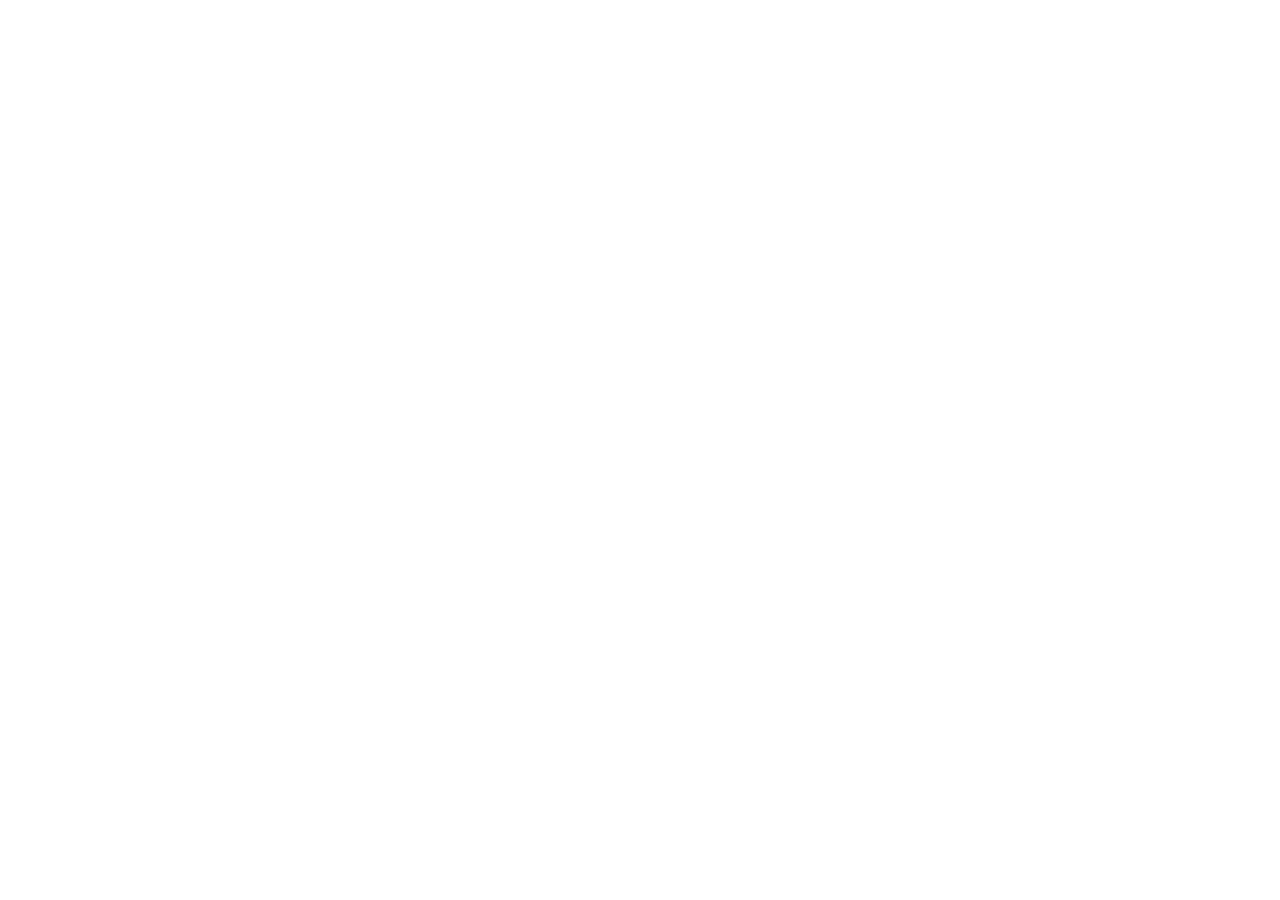
==== contacto.html @ eb70d0a3 "proyecto-colaborativo2" ====
<!DOCTYPE html>
<html lang="en">
<head>
    <meta charset="UTF-8">
    <meta name="viewport" content="width=device-width, initial-scale=1.0">
    <title>Cafe Aurora</title>
</head>
<body>
    
</body>
</html>
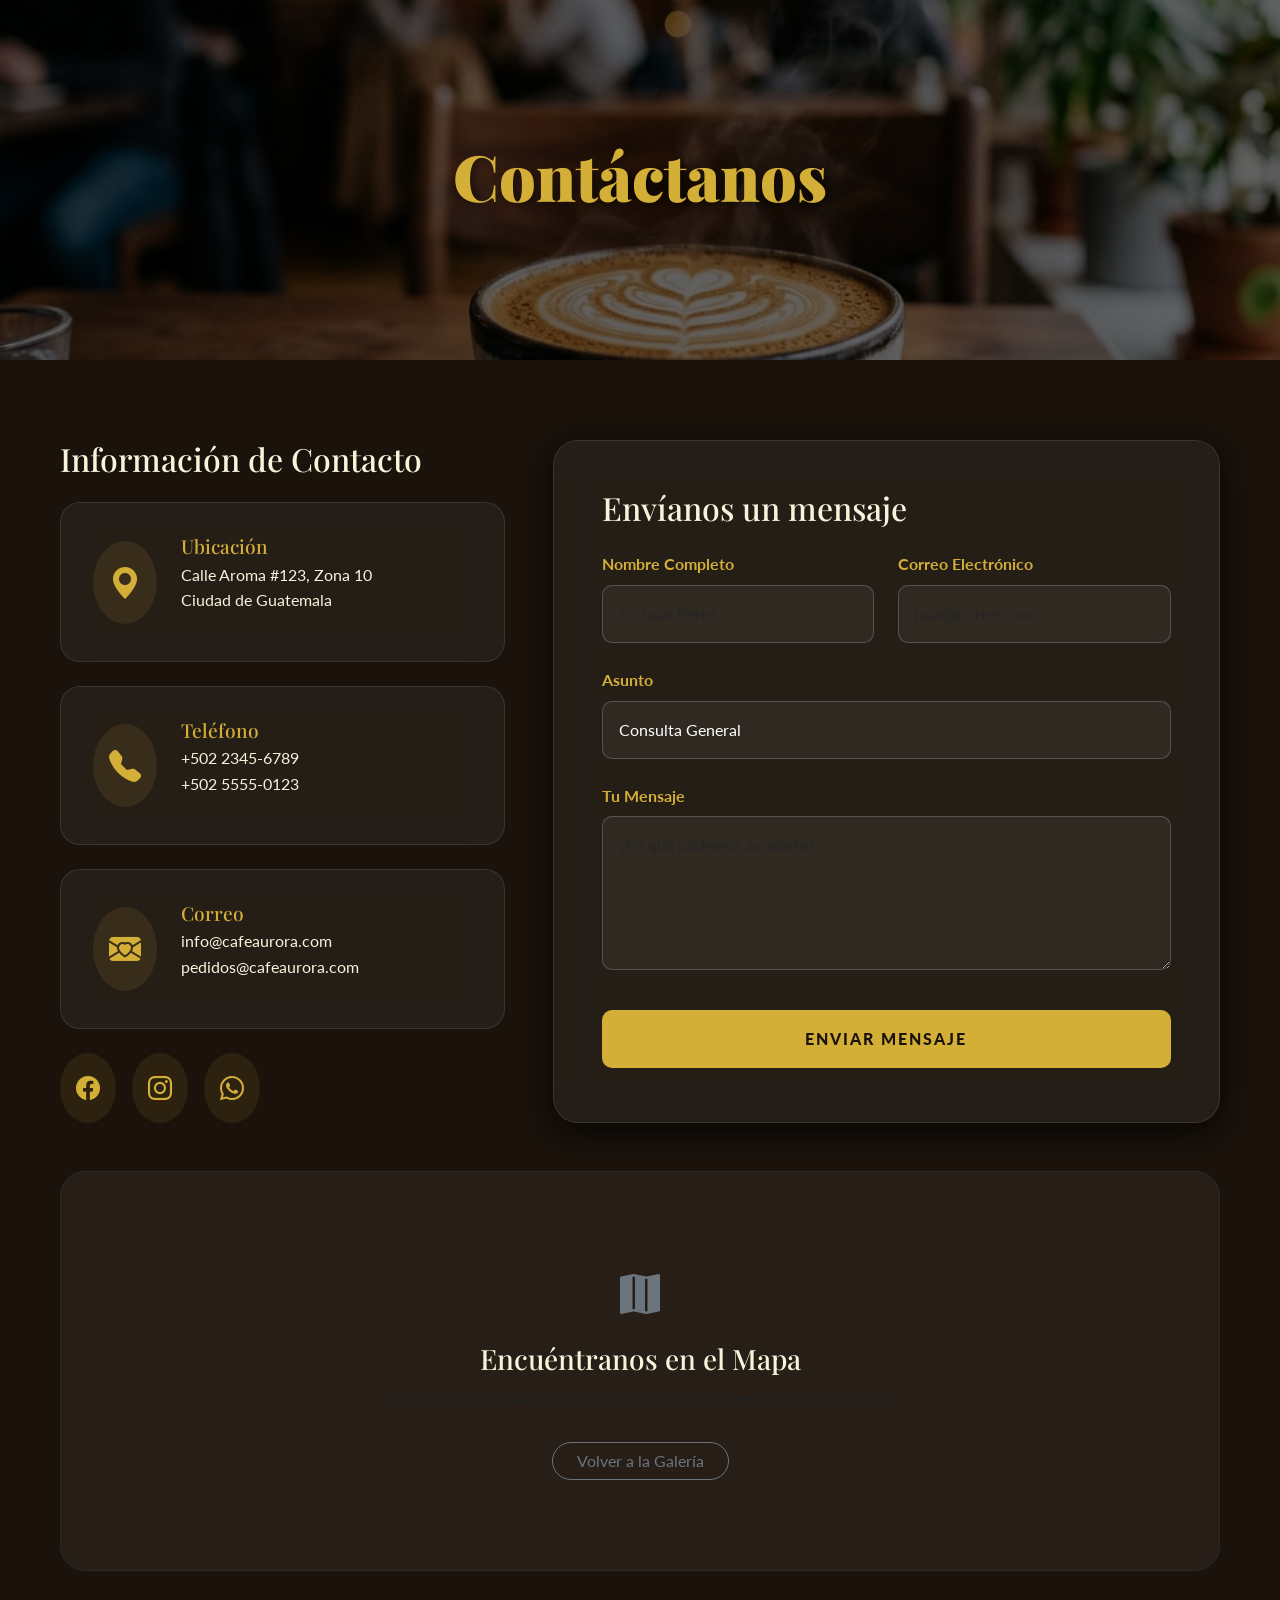
==== commit 1b08be72: "galeria-contacto" ====
--- a/contacto.html
+++ b/contacto.html
@@ -1,11 +1,128 @@
 <!DOCTYPE html>
-<html lang="en">
+<html lang="es">
+
 <head>
     <meta charset="UTF-8">
     <meta name="viewport" content="width=device-width, initial-scale=1.0">
-    <title>Cafe Aurora</title>
+    <title>Contacto - Café Aurora</title>
+    <link href="https://cdn.jsdelivr.net/npm/bootstrap@5.3.3/dist/css/bootstrap.min.css" rel="stylesheet">
+    <link rel="stylesheet" href="https://cdn.jsdelivr.net/npm/bootstrap-icons@1.11.3/font/bootstrap-icons.min.css">
+    <link rel="stylesheet" href="css/contacto.css">
 </head>
+
 <body>
-    
+    <!-- Hero Section -->
+    <header class="contact-hero">
+        <h1 class="hero-title">Contáctanos</h1>
+    </header>
+
+    <main class="contact-section">
+        <div class="section-container">
+            <div class="contact-grid">
+                <!-- Contact Info -->
+                <div class="contact-info">
+                    <h2 class="mb-4">Información de Contacto</h2>
+
+                    <div class="info-card">
+                        <div class="info-icon">
+                            <i class="bi bi-geo-alt-fill"></i>
+                        </div>
+                        <div class="info-text">
+                            <h3>Ubicación</h3>
+                            <p>Calle Aroma #123, Zona 10<br>Ciudad de Guatemala</p>
+                        </div>
+                    </div>
+
+                    <div class="info-card">
+                        <div class="info-icon">
+                            <i class="bi bi-telephone-fill"></i>
+                        </div>
+                        <div class="info-text">
+                            <h3>Teléfono</h3>
+                            <p>+502 2345-6789<br>+502 5555-0123</p>
+                        </div>
+                    </div>
+
+                    <div class="info-card">
+                        <div class="info-icon">
+                            <i class="bi bi-envelope-heart-fill"></i>
+                        </div>
+                        <div class="info-text">
+                            <h3>Correo</h3>
+                            <p>info@cafeaurora.com<br>pedidos@cafeaurora.com</p>
+                        </div>
+                    </div>
+
+                    <div class="social-links mt-4 d-flex gap-3">
+                        <a href="#" class="info-icon p-3 fs-4"><i class="bi bi-facebook"></i></a>
+                        <a href="#" class="info-icon p-3 fs-4"><i class="bi bi-instagram"></i></a>
+                        <a href="#" class="info-icon p-3 fs-4"><i class="bi bi-whatsapp"></i></a>
+                    </div>
+                </div>
+
+                <!-- Contact Form -->
+                <div class="form-container">
+                    <h2 class="mb-4">Envíanos un mensaje</h2>
+                    <form id="contactForm">
+                        <div class="row">
+                            <div class="col-md-6 form-group">
+                                <label class="form-label">Nombre Completo</label>
+                                <input type="text" class="form-control" placeholder="Ej. Juan Pérez" required>
+                            </div>
+                            <div class="col-md-6 form-group">
+                                <label class="form-label">Correo Electrónico</label>
+                                <input type="email" class="form-control" placeholder="juan@correo.com" required>
+                            </div>
+                        </div>
+
+                        <div class="form-group">
+                            <label class="form-label">Asunto</label>
+                            <select class="form-control">
+                                <option>Consulta General</option>
+                                <option>Pedido Especial</option>
+                                <option>Evento Privado</option>
+                                <option>Otros</option>
+                            </select>
+                        </div>
+
+                        <div class="form-group">
+                            <label class="form-label">Tu Mensaje</label>
+                            <textarea class="form-control" rows="5" placeholder="¿En qué podemos ayudarte?"
+                                required></textarea>
+                        </div>
+
+                        <button type="submit" class="btn-submit">Enviar Mensaje</button>
+                    </form>
+                    <div id="formFeedback" class="mt-3 text-center d-none">
+                        <p class="text-success fw-bold"><i class="bi bi-check-circle-fill"></i> ¡Mensaje enviado con
+                            éxito! Nos contactaremos pronto.</p>
+                    </div>
+                </div>
+            </div>
+
+            <!-- Map Placeholder -->
+            <div class="map-section">
+                <div class="h-100 w-100 d-flex flex-column align-items-center justify-content-center text-center p-4"
+                    style="background: rgba(255,255,255,0.05);">
+                    <i class="bi bi-map-fill fs-1 text-secondary mb-3"></i>
+                    <h3>Encuéntranos en el Mapa</h3>
+                    <p class="text-muted">Integración de mapa en desarrollo. Visítanos en nuestra sucursal central.</p>
+                    <a href="galeria.html" class="btn btn-outline-secondary rounded-pill mt-3 px-4">Volver a la
+                        Galería</a>
+                </div>
+            </div>
+        </div>
+    </main>
+
+    <script src="https://cdn.jsdelivr.net/npm/bootstrap@5.3.3/dist/js/bootstrap.bundle.min.js"></script>
+    <script>
+        document.getElementById('contactForm').addEventListener('submit', function (e) {
+            e.preventDefault();
+            // Simulate form submission
+            this.classList.add('d-none');
+            document.getElementById('formFeedback').classList.remove('d-none');
+        });
+    </script>
 </body>
+
 </html>
--- a/css/contacto.css
+++ b/css/contacto.css
@@ -0,0 +1,203 @@
+@import url('https://fonts.googleapis.com/css2?family=Lato:wght@300;400;700&family=Playfair+Display:wght@400;700;900&display=swap');
+
+:root {
+    --primary-color: #1a120b; /* Espresso muy oscuro */
+    --secondary-color: #d4af37; /* Oro */
+    --accent-color: #3e2723; /* Café profundo */
+    --text-light: #f5f5dc; /* Crema/Vainilla */
+    --glass-bg: rgba(255, 255, 255, 0.05);
+    --glass-border: rgba(255, 255, 255, 0.1);
+    --shadow: 0 8px 32px 0 rgba(0, 0, 0, 0.8);
+}
+
+* {
+    margin: 0;
+    padding: 0;
+    box-sizing: border-box;
+}
+
+body {
+    background-color: var(--primary-color);
+    color: var(--text-light);
+    font-family: 'Lato', sans-serif;
+    line-height: 1.6;
+    overflow-x: hidden;
+}
+
+h1, h2, h3, h4 {
+    font-family: 'Playfair Display', serif;
+}
+
+/* Hero Section */
+.contact-hero {
+    position: relative;
+    height: 40vh;
+    background: linear-gradient(rgba(0,0,0,0.6), rgba(0,0,0,0.6)), url('../imagenes/hero_coffee.png');
+    background-size: cover;
+    background-position: center;
+    display: flex;
+    align-items: center;
+    justify-content: center;
+    text-align: center;
+}
+
+.hero-title {
+    font-size: 4rem;
+    font-weight: 900;
+    color: var(--secondary-color);
+    text-shadow: 2px 2px 10px rgba(0,0,0,0.5);
+    animation: fadeInUp 1s ease;
+}
+
+/* Contact Section */
+.contact-section {
+    padding: 5rem 0;
+}
+
+.section-container {
+    max-width: 1200px;
+    margin: 0 auto;
+    padding: 0 20px;
+}
+
+.contact-grid {
+    display: grid;
+    grid-template-columns: 1fr 1.5fr;
+    gap: 3rem;
+}
+
+/* Glassmorphism Cards */
+.info-card {
+    background: var(--glass-bg);
+    backdrop-filter: blur(15px);
+    -webkit-backdrop-filter: blur(15px);
+    border: 1px solid var(--glass-border);
+    border-radius: 20px;
+    padding: 2rem;
+    margin-bottom: 1.5rem;
+    display: flex;
+    align-items: center;
+    gap: 1.5rem;
+    transition: transform 0.3s ease, border-color 0.3s ease;
+}
+
+.info-card:hover {
+    transform: translateX(10px);
+    border-color: var(--secondary-color);
+}
+
+.info-icon {
+    font-size: 2rem;
+    color: var(--secondary-color);
+    background: rgba(212, 175, 55, 0.1);
+    padding: 1rem;
+    border-radius: 50%;
+}
+
+.info-text h3 {
+    font-size: 1.2rem;
+    margin-bottom: 0.2rem;
+    color: var(--secondary-color);
+}
+
+/* Contact Form */
+.form-container {
+    background: var(--glass-bg);
+    backdrop-filter: blur(20px);
+    -webkit-backdrop-filter: blur(20px);
+    border: 1px solid var(--glass-border);
+    border-radius: 25px;
+    padding: 3rem;
+    box-shadow: var(--shadow);
+}
+
+.form-group {
+    margin-bottom: 1.5rem;
+}
+
+.form-label {
+    display: block;
+    margin-bottom: 0.5rem;
+    color: var(--secondary-color);
+    font-weight: 700;
+}
+
+.form-control {
+    width: 100%;
+    padding: 1rem;
+    background: rgba(255, 255, 255, 0.05);
+    border: 1px solid rgba(255, 255, 255, 0.2);
+    border-radius: 10px;
+    color: white;
+    transition: all 0.3s ease;
+}
+
+.form-control:focus {
+    background: rgba(255, 255, 255, 0.1);
+    border-color: var(--secondary-color);
+    outline: none;
+    box-shadow: 0 0 10px rgba(212, 175, 55, 0.2);
+}
+
+.btn-submit {
+    width: 100%;
+    padding: 1rem;
+    background: var(--secondary-color);
+    border: none;
+    border-radius: 10px;
+    color: var(--primary-color);
+    font-weight: 900;
+    text-transform: uppercase;
+    letter-spacing: 2px;
+    cursor: pointer;
+    transition: all 0.3s ease;
+    margin-top: 1rem;
+}
+
+.btn-submit:hover {
+    background: #e5c100;
+    transform: translateY(-3px);
+    box-shadow: 0 10px 20px rgba(0,0,0,0.3);
+}
+
+/* Map Section */
+.map-section {
+    height: 400px;
+    margin-top: 3rem;
+    border-radius: 25px;
+    overflow: hidden;
+    border: 1px solid var(--glass-border);
+}
+
+/* Animations */
+@keyframes fadeInUp {
+    from {
+        opacity: 0;
+        transform: translateY(30px);
+    }
+    to {
+        opacity: 1;
+        transform: translateY(0);
+    }
+}
+
+/* Responsive */
+@media (max-width: 992px) {
+    .contact-grid {
+        grid-template-columns: 1fr;
+    }
+    
+    .hero-title {
+        font-size: 3rem;
+    }
+}
+
+@media (max-width: 576px) {
+    .form-container {
+        padding: 1.5rem;
+    }
+    
+    .hero-title {
+        font-size: 2.5rem;
+    }
+}
